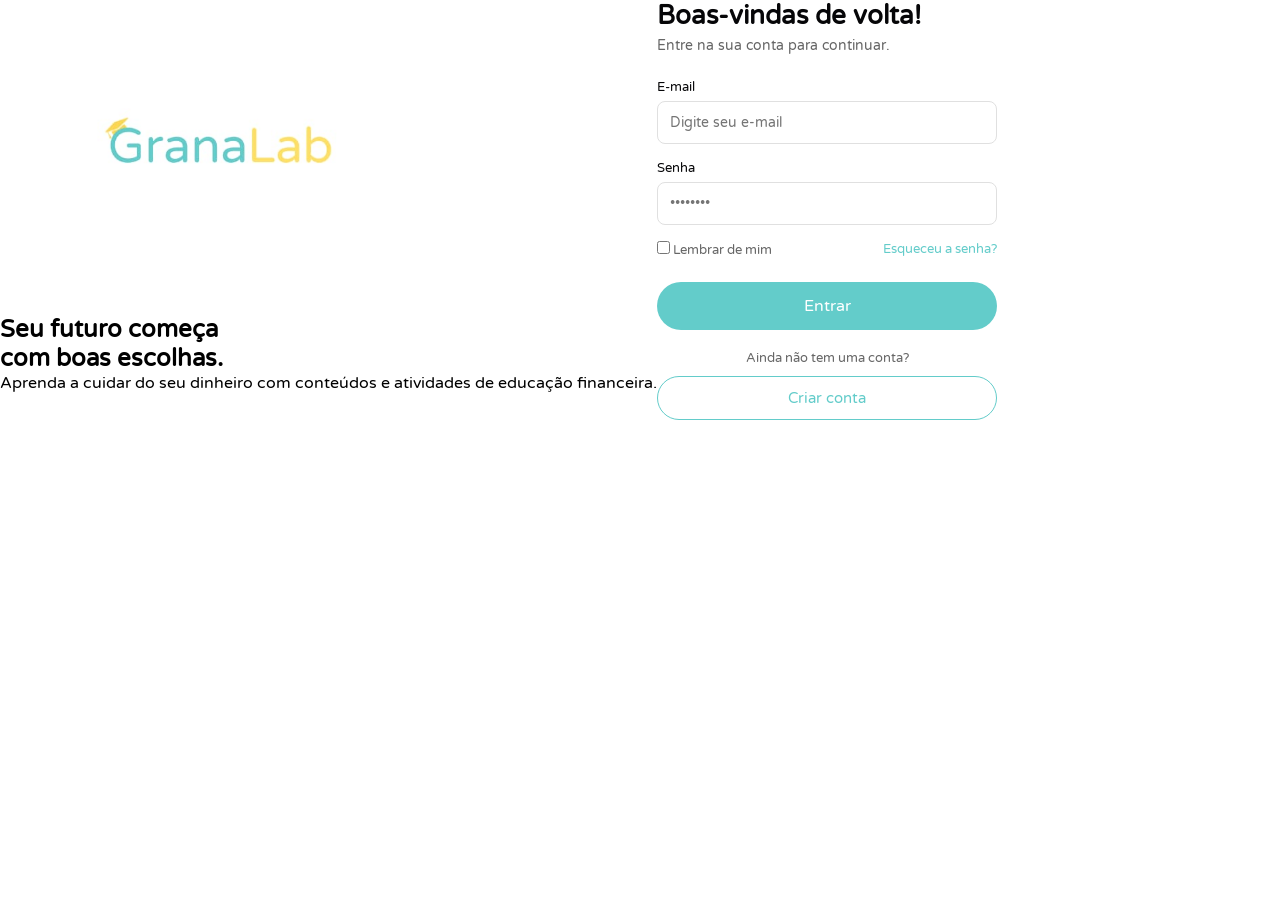
==== frontend/index.html @ e426f9c2 "telas iniciais de cadastro e login" ====
<!DOCTYPE html>
<html lang="pt-BR">
<head>
    <meta charset="UTF-8">
    <meta name="viewport" content="width=device-width, initial-scale=1.0">
    <title>GranaLab - Login</title>
    
    <!-- Fonte importada do Google Fonts-->
    <link rel="preconnect" href="https://fonts.googleapis.com">
    <link rel="preconnect" href="https://fonts.gstatic.com" crossorigin>
    <link href="https://fonts.googleapis.com/css2?family=Varela+Round&display=swap" rel="stylesheet">
    
    <link rel="stylesheet" href="resources/css/style.css">
</head>
<body>

    <div class="container">
       
        <div class="logo">
            <img src="resources/img/LogoGranaLab.png" alt="Logo GranaLab" class="logo-imagem">
            <h2>Seu futuro começa<br>com boas escolhas.</h2>
            <p>Aprenda a cuidar do seu dinheiro com conteúdos e atividades de educação financeira.</p>
        </div>

        <div class="login">
            
            <form class="caixa-login">
                <h2>Boas-vindas de volta!</h2>
                <p class="subtitulo">Entre na sua conta para continuar.</p>

                <div class="campo">
                    <label for="email">E-mail</label>
                    <input type="email" id="email" placeholder="Digite seu e-mail">
                </div>

                <div class="campo">
                    <label for="senha">Senha</label>
                    <input type="password" id="senha" placeholder="••••••••">
                </div>

                <div class="opcoes">
                    <label>
                        <input type="checkbox"> Lembrar de mim
                    </label>
                    <a href="#">Esqueceu a senha?</a>
                </div>

                <button type="submit" class="btn-entrar">Entrar</button>

                <p class="texto-cadastro">Ainda não tem uma conta?</p>
                
                <a href="pages/cadastro.html" class="btn-criar-conta">Criar conta</a>
            </form>

        </div>

    </div>

</body>
</html>
---- frontend/resources/css/style.css ----
* {
    margin: 0;
    padding: 0;
    box-sizing: border-box;
    font-family: 'Varela Round', sans-serif; /* Fonte oficial do projeto */
}

body {
    background-color: #FFFFFF;
}

.container {
    display: flex;
    height: 100vh; 
}


.lado-esquerdo {
    width: 50%;
    display: flex;
    flex-direction: column;
    justify-content: center;
    align-items: center;
    padding: 40px;
    text-align: center;
}

.logo-imagem{
    width: 420px;
    margin-bottom: 25px;
    height: auto;
}

.lado-esquerdo h2 {
    font-size: 32px;
    color: #060608; 
    margin-bottom: 15px;
    line-height: 1.3;
}

.lado-esquerdo p {
    font-size: 16px;
    color: #555555;
    max-width: 380px;
    line-height: 1.4;
}


.lado-direito {
    width: 50%;
    background-color: #F8F9FA; 
    display: flex;
    justify-content: center;
    align-items: center;
}

.caixa-login {
    width: 340px;
}

.caixa-login h2 {
    font-size: 26px;
    color: #060608; 
    margin-bottom: 6px;
}

.subtitulo {
    font-size: 14px;
    color: #666666;
    margin-bottom: 25px;
}


.campo {
    margin-bottom: 16px;
}

.campo label {
    display: block;
    font-size: 13px;
    color: #060608;
    margin-bottom: 6px;
}

.campo input {
    width: 100%;
    padding: 12px;
    border: 1px solid #E0E0E0;
    border-radius: 8px;
    font-size: 14px;
    outline: none;
}

.campo input:focus {
    border-color: #63CCCA; 
}

/* Opções de checkbox e esqueceu senha */
.opcoes {
    display: flex;
    justify-content: space-between;
    font-size: 13px;
    color: #666666;
    margin-bottom: 24px;
}

.opcoes a {
    color: #63CCCA; /* Ciano oficial */
    text-decoration: none;
}

.btn-entrar {
    width: 100%;
    padding: 14px;
    background-color: #63CCCA; /* Ciano oficial */
    color: #FFFFFF;
    border: none;
    border-radius: 25px;
    font-size: 16px;
    cursor: pointer;
    margin-bottom: 20px;
    transition: background 0.2s;
}

.btn-entrar:hover {
    background-color: #3DC48D;
}

.texto-cadastro {
    text-align: center;
    font-size: 13px;
    color: #666666;
    margin-bottom: 10px;
}

.btn-criar-conta {
    display: block;
    width: 100%;
    padding: 12px;
    text-align: center;
    border: 1.5px solid #63CCCA;
    color: #63CCCA;
    border-radius: 25px;
    text-decoration: none;
    font-size: 15px;
}
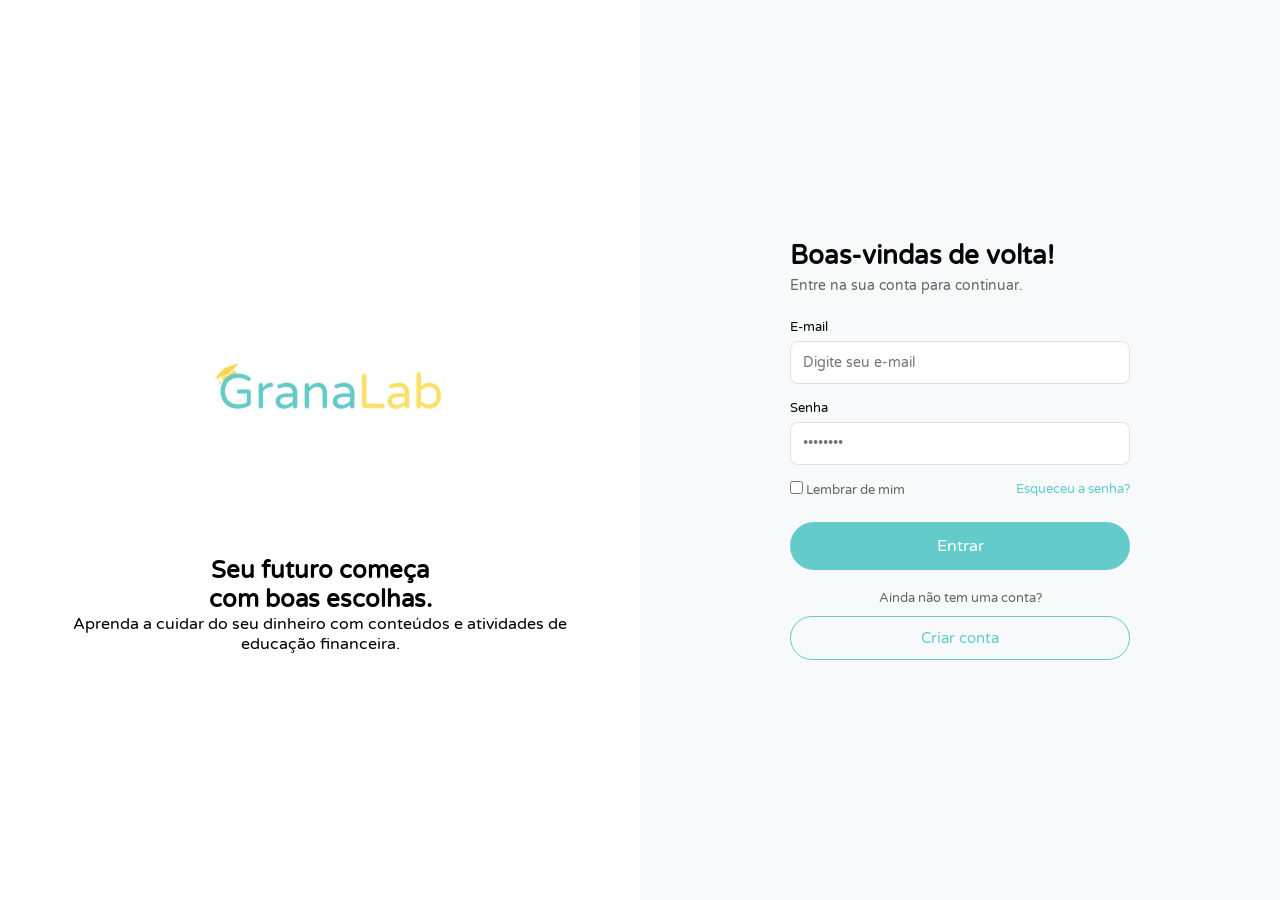
==== commit cc187d04: "Implementação da tarefa T008 a T021 de acordo com o arquivo TASKS001" ====
--- a/frontend/index.html
+++ b/frontend/index.html
@@ -4,57 +4,43 @@
     <meta charset="UTF-8">
     <meta name="viewport" content="width=device-width, initial-scale=1.0">
     <title>GranaLab - Login</title>
-    
-    <!-- Fonte importada do Google Fonts-->
     <link rel="preconnect" href="https://fonts.googleapis.com">
     <link rel="preconnect" href="https://fonts.gstatic.com" crossorigin>
     <link href="https://fonts.googleapis.com/css2?family=Varela+Round&display=swap" rel="stylesheet">
-    
     <link rel="stylesheet" href="resources/css/style.css">
 </head>
 <body>
-
     <div class="container">
-       
         <div class="logo">
             <img src="resources/img/LogoGranaLab.png" alt="Logo GranaLab" class="logo-imagem">
             <h2>Seu futuro começa<br>com boas escolhas.</h2>
             <p>Aprenda a cuidar do seu dinheiro com conteúdos e atividades de educação financeira.</p>
         </div>
-
         <div class="login">
-            
-            <form class="caixa-login">
+            <form class="caixa-login" id="form-login">
                 <h2>Boas-vindas de volta!</h2>
                 <p class="subtitulo">Entre na sua conta para continuar.</p>
-
                 <div class="campo">
                     <label for="email">E-mail</label>
-                    <input type="email" id="email" placeholder="Digite seu e-mail">
+                    <input type="email" id="email" placeholder="Digite seu e-mail" required>
                 </div>
-
                 <div class="campo">
                     <label for="senha">Senha</label>
-                    <input type="password" id="senha" placeholder="••••••••">
+                    <input type="password" id="senha" placeholder="••••••••" required>
                 </div>
-
+                <div id="mensagem-erro-login" style="color: #d32f2f; font-size: 13px; margin-bottom: 12px; display: none;"></div>
                 <div class="opcoes">
                     <label>
                         <input type="checkbox"> Lembrar de mim
                     </label>
                     <a href="#">Esqueceu a senha?</a>
                 </div>
-
-                <button type="submit" class="btn-entrar">Entrar</button>
-
+                <button type="submit" class="btn-entrar" id="btn-login">Entrar</button>
                 <p class="texto-cadastro">Ainda não tem uma conta?</p>
-                
                 <a href="pages/cadastro.html" class="btn-criar-conta">Criar conta</a>
             </form>
-
         </div>
-
     </div>
-
+    <script src="resources/app.js"></script>
 </body>
-</html>+</html>
--- a/frontend/resources/css/style.css
+++ b/frontend/resources/css/style.css
@@ -12,10 +12,11 @@
 .container {
     display: flex;
     height: 100vh; 
+    
 }
 
 
-.lado-esquerdo {
+.logo {
     width: 50%;
     display: flex;
     flex-direction: column;
@@ -46,7 +47,7 @@
 }
 
 
-.lado-direito {
+.login {
     width: 50%;
     background-color: #F8F9FA; 
     display: flex;
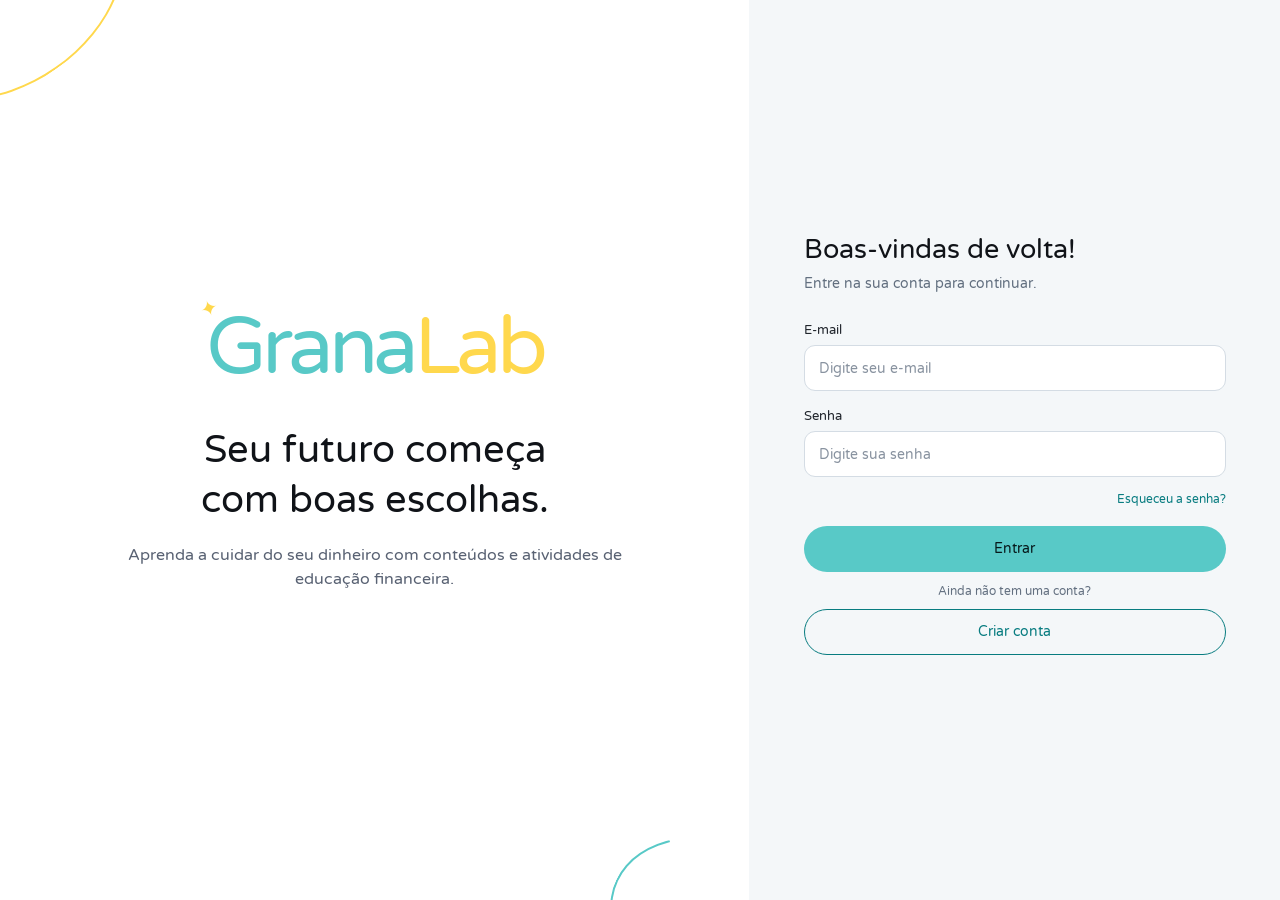
==== commit 56872fa7: "Implementação das tarefas do front-end" ====
--- a/frontend/index.html
+++ b/frontend/index.html
@@ -3,6 +3,7 @@
 <head>
     <meta charset="UTF-8">
     <meta name="viewport" content="width=device-width, initial-scale=1.0">
+    <meta name="theme-color" content="#ffffff">
     <title>GranaLab - Login</title>
     <link rel="preconnect" href="https://fonts.googleapis.com">
     <link rel="preconnect" href="https://fonts.gstatic.com" crossorigin>
@@ -10,37 +11,42 @@
     <link rel="stylesheet" href="resources/css/style.css">
 </head>
 <body>
-    <div class="container">
-        <div class="logo">
-            <img src="resources/img/LogoGranaLab.png" alt="Logo GranaLab" class="logo-imagem">
-            <h2>Seu futuro começa<br>com boas escolhas.</h2>
-            <p>Aprenda a cuidar do seu dinheiro com conteúdos e atividades de educação financeira.</p>
-        </div>
-        <div class="login">
-            <form class="caixa-login" id="form-login">
+    <main class="auth-layout">
+        <section class="brand-panel" aria-label="Sobre o GranaLab">
+            <a class="brand" href="index.html" aria-label="GranaLab - início">
+                <span class="brand-mark" aria-hidden="true">✦</span>
+                <span class="brand-grana">Grana</span><span class="brand-lab">Lab</span>
+            </a>
+            <div class="brand-copy">
+                <h1>Seu futuro começa<br>com boas escolhas.</h1>
+                <p>Aprenda a cuidar do seu dinheiro com conteúdos e atividades de educação financeira.</p>
+            </div>
+            <span class="decor decor-top" aria-hidden="true"></span>
+            <span class="decor decor-bottom" aria-hidden="true"></span>
+        </section>
+
+        <section class="form-panel">
+            <form class="auth-card" id="form-login" novalidate>
                 <h2>Boas-vindas de volta!</h2>
-                <p class="subtitulo">Entre na sua conta para continuar.</p>
-                <div class="campo">
+                <p class="subtitle">Entre na sua conta para continuar.</p>
+                <div class="field">
                     <label for="email">E-mail</label>
-                    <input type="email" id="email" placeholder="Digite seu e-mail" required>
+                    <input type="email" id="email" name="email" placeholder="Digite seu e-mail" maxlength="100" autocomplete="email" required>
                 </div>
-                <div class="campo">
+                <div class="field">
                     <label for="senha">Senha</label>
-                    <input type="password" id="senha" placeholder="••••••••" required>
+                    <input type="password" id="senha" name="senha" placeholder="Digite sua senha" maxlength="255" autocomplete="current-password" required>
                 </div>
-                <div id="mensagem-erro-login" style="color: #d32f2f; font-size: 13px; margin-bottom: 12px; display: none;"></div>
-                <div class="opcoes">
-                    <label>
-                        <input type="checkbox"> Lembrar de mim
-                    </label>
-                    <a href="#">Esqueceu a senha?</a>
+                <div id="mensagem-erro-login" class="form-message" role="alert" aria-live="polite" hidden></div>
+                <div class="form-links form-links-end">
+                    <a href="pages/recuperar-senha.html">Esqueceu a senha?</a>
                 </div>
-                <button type="submit" class="btn-entrar" id="btn-login">Entrar</button>
-                <p class="texto-cadastro">Ainda não tem uma conta?</p>
-                <a href="pages/cadastro.html" class="btn-criar-conta">Criar conta</a>
+                <button type="submit" class="button button-primary" id="btn-login">Entrar</button>
+                <p class="form-footnote">Ainda não tem uma conta?</p>
+                <a href="pages/cadastro.html" class="button button-outline">Criar conta</a>
             </form>
-        </div>
-    </div>
+        </section>
+    </main>
     <script src="resources/app.js"></script>
 </body>
 </html>
--- a/frontend/resources/css/style.css
+++ b/frontend/resources/css/style.css
@@ -1,147 +1,243 @@
-* {
+:root {
+    font-family: 'Varela Round', sans-serif;
+    color: #101318;
+    background: #ffffff;
+    font-synthesis: none;
+    text-rendering: optimizeLegibility;
+    --teal: #58c9c7;
+    --teal-dark: #087c80;
+    --yellow: #ffd84d;
+    --muted: #637080;
+    --line: #d4dce4;
+    --panel: #f4f7f9;
+}
+
+* { box-sizing: border-box; }
+
+body {
+    min-width: 320px;
+    min-height: 100vh;
     margin: 0;
-    padding: 0;
-    box-sizing: border-box;
-    font-family: 'Varela Round', sans-serif; /* Fonte oficial do projeto */
-}
-
-body {
-    background-color: #FFFFFF;
-}
-
-.container {
-    display: flex;
-    height: 100vh; 
-    
-}
-
-
-.logo {
-    width: 50%;
-    display: flex;
+    background: #fff;
+}
+
+button, input, select { font: inherit; }
+a { color: var(--teal-dark); }
+
+.auth-layout {
+    display: grid;
+    grid-template-columns: minmax(0, 1.2fr) minmax(420px, .85fr);
+    min-height: 100vh;
+}
+
+.brand-panel {
+    position: relative;
+    display: flex;
+    min-height: 100vh;
     flex-direction: column;
+    align-items: center;
     justify-content: center;
+    overflow: hidden;
+    padding: 56px;
+    text-align: center;
+    background: #fff;
+}
+
+.brand {
+    position: relative;
+    display: inline-flex;
+    align-items: baseline;
+    margin-bottom: 38px;
+    color: inherit;
+    font-size: clamp(52px, 6.3vw, 90px);
+    letter-spacing: -5px;
+    line-height: 1;
+    text-decoration: none;
+}
+
+.brand-grana { color: var(--teal); }
+.brand-lab { color: var(--yellow); }
+.brand-mark {
+    position: absolute;
+    top: -9px;
+    left: -5px;
+    color: var(--yellow);
+    font-size: 21px;
+    transform: rotate(-18deg);
+}
+
+.brand-copy { max-width: 570px; }
+.brand-copy h1 {
+    margin: 0 0 18px;
+    font-size: clamp(28px, 3vw, 40px);
+    font-weight: 400;
+    line-height: 1.28;
+}
+.brand-copy p {
+    max-width: 520px;
+    margin: 0 auto;
+    color: #596273;
+    font-size: 16px;
+    line-height: 1.55;
+}
+
+.decor {
+    position: absolute;
+    width: 260px;
+    height: 180px;
+    pointer-events: none;
+    border: 2px solid transparent;
+    border-radius: 50%;
+}
+.decor-top {
+    top: -95px;
+    left: -125px;
+    border-color: var(--yellow) transparent transparent transparent;
+    transform: rotate(145deg);
+}
+.decor-bottom {
+    right: -115px;
+    bottom: -125px;
+    border-color: transparent transparent #8b4dff #58c9c7;
+    transform: rotate(25deg);
+}
+
+.form-panel {
+    display: flex;
     align-items: center;
-    padding: 40px;
-    text-align: center;
-}
-
-.logo-imagem{
-    width: 420px;
-    margin-bottom: 25px;
-    height: auto;
-}
-
-.lado-esquerdo h2 {
-    font-size: 32px;
-    color: #060608; 
-    margin-bottom: 15px;
-    line-height: 1.3;
-}
-
-.lado-esquerdo p {
-    font-size: 16px;
-    color: #555555;
-    max-width: 380px;
-    line-height: 1.4;
-}
-
-
-.login {
-    width: 50%;
-    background-color: #F8F9FA; 
-    display: flex;
     justify-content: center;
-    align-items: center;
-}
-
-.caixa-login {
-    width: 340px;
-}
-
-.caixa-login h2 {
-    font-size: 26px;
-    color: #060608; 
-    margin-bottom: 6px;
-}
-
-.subtitulo {
+    min-height: 100vh;
+    padding: 48px;
+    background: var(--panel);
+}
+.form-panel-scroll { align-items: flex-start; }
+.standalone-panel { min-height: 100vh; }
+.auth-card {
+    width: min(100%, 430px);
+    padding: 4px;
+}
+.auth-card-wide { width: min(100%, 470px); }
+.auth-card h2 {
+    margin: 0 0 7px;
+    font-size: 27px;
+    font-weight: 400;
+    line-height: 1.25;
+}
+.subtitle {
+    margin: 0 0 28px;
+    color: var(--muted);
     font-size: 14px;
-    color: #666666;
-    margin-bottom: 25px;
-}
-
-
-.campo {
-    margin-bottom: 16px;
-}
-
-.campo label {
+    line-height: 1.5;
+}
+
+.field { margin-bottom: 17px; }
+.field label, .profile-choice legend {
     display: block;
+    margin-bottom: 7px;
+    color: #20252c;
     font-size: 13px;
-    color: #060608;
-    margin-bottom: 6px;
-}
-
-.campo input {
-    width: 100%;
-    padding: 12px;
-    border: 1px solid #E0E0E0;
-    border-radius: 8px;
-    font-size: 14px;
-    outline: none;
-}
-
-.campo input:focus {
-    border-color: #63CCCA; 
-}
-
-/* Opções de checkbox e esqueceu senha */
-.opcoes {
-    display: flex;
-    justify-content: space-between;
-    font-size: 13px;
-    color: #666666;
-    margin-bottom: 24px;
-}
-
-.opcoes a {
-    color: #63CCCA; /* Ciano oficial */
-    text-decoration: none;
-}
-
-.btn-entrar {
-    width: 100%;
-    padding: 14px;
-    background-color: #63CCCA; /* Ciano oficial */
-    color: #FFFFFF;
-    border: none;
-    border-radius: 25px;
-    font-size: 16px;
-    cursor: pointer;
-    margin-bottom: 20px;
-    transition: background 0.2s;
-}
-
-.btn-entrar:hover {
-    background-color: #3DC48D;
-}
-
-.texto-cadastro {
-    text-align: center;
-    font-size: 13px;
-    color: #666666;
-    margin-bottom: 10px;
-}
-
-.btn-criar-conta {
+}
+.field input, .field select {
     display: block;
     width: 100%;
-    padding: 12px;
+    min-height: 46px;
+    padding: 11px 14px;
+    border: 1px solid var(--line);
+    border-radius: 11px;
+    outline: none;
+    background: #fff;
+    color: #15191f;
+    font-size: 14px;
+    transition: border-color .15s ease, box-shadow .15s ease;
+}
+.field input::placeholder { color: #8993a0; }
+.field input:focus, .field select:focus {
+    border-color: var(--teal);
+    box-shadow: 0 0 0 3px rgb(88 201 199 / 18%);
+}
+.field input[aria-invalid="true"], .field select[aria-invalid="true"] { border-color: #c62828; }
+.field-hint, .optional { color: var(--muted); font-size: 12px; }
+.field-hint { display: block; margin-top: 6px; }
+
+.profile-choice {
+    display: flex;
+    gap: 20px;
+    margin: 0 0 17px;
+    padding: 0;
+    border: 0;
+}
+.profile-choice legend { float: left; width: 100%; }
+.choice-option { display: inline-flex; align-items: center; gap: 7px; font-size: 14px; cursor: pointer; }
+.choice-option input { accent-color: var(--teal-dark); }
+.profile-fields[hidden] { display: none; }
+
+.form-links { display: flex; margin: -2px 0 20px; font-size: 12px; }
+.form-links-end { justify-content: flex-end; }
+.form-links a, .text-link { color: var(--teal-dark); text-decoration: none; }
+.form-links a:hover, .text-link:hover { text-decoration: underline; }
+.button {
+    display: flex;
+    width: 100%;
+    min-height: 46px;
+    align-items: center;
+    justify-content: center;
+    margin: 0 0 12px;
+    padding: 11px 18px;
+    border: 1.5px solid transparent;
+    border-radius: 999px;
+    cursor: pointer;
+    font-size: 14px;
+    line-height: 1.3;
     text-align: center;
-    border: 1.5px solid #63CCCA;
-    color: #63CCCA;
-    border-radius: 25px;
     text-decoration: none;
-    font-size: 15px;
-}+    transition: background-color .15s ease, border-color .15s ease, transform .15s ease;
+}
+.button:hover { transform: translateY(-1px); }
+.button:disabled { cursor: wait; opacity: .65; transform: none; }
+.button-primary { background: var(--teal); color: #07191b; }
+.button-primary:hover { background: #45bebb; }
+.button-outline { border-color: var(--teal-dark); background: transparent; color: var(--teal-dark); }
+.button-outline:hover { background: rgb(88 201 199 / 9%); }
+.form-footnote { margin: 12px 0 11px; color: var(--muted); font-size: 12px; text-align: center; }
+.text-link { display: block; font-size: 13px; text-align: center; }
+.form-message {
+    margin: 0 0 16px;
+    padding: 11px 13px;
+    border: 1px solid #efb9b9;
+    border-radius: 9px;
+    background: #fff2f2;
+    color: #9e2020;
+    font-size: 13px;
+    line-height: 1.45;
+}
+.form-message[data-kind="success"] { border-color: #a6d8c3; background: #effaf4; color: #17633d; }
+.form-message[hidden] { display: none; }
+
+@media (max-width: 900px) {
+    .auth-layout { grid-template-columns: minmax(0, .85fr) minmax(390px, 1fr); }
+    .brand-panel { padding: 36px 24px; }
+    .form-panel { padding: 36px 28px; }
+    .brand { font-size: clamp(48px, 7vw, 68px); }
+    .brand-copy h1 { font-size: 29px; }
+}
+
+@media (max-width: 680px) {
+    .auth-layout { display: flex; flex-direction: column; }
+    .brand-panel { min-height: auto; flex: 0 0 auto; padding: 38px 24px 28px; }
+    .brand { margin-bottom: 17px; font-size: 49px; letter-spacing: -3px; }
+    .brand-mark { top: -6px; font-size: 15px; }
+    .brand-copy h1 { margin-bottom: 8px; font-size: 23px; }
+    .brand-copy p { max-width: 360px; font-size: 12px; }
+    .decor { width: 145px; height: 95px; }
+    .decor-top { top: -65px; left: -75px; }
+    .decor-bottom { right: -70px; bottom: -70px; }
+    .form-panel { min-height: auto; flex: 1; align-items: flex-start; padding: 27px 22px 38px; border-radius: 22px 22px 0 0; }
+    .auth-card { width: min(100%, 430px); margin: 0 auto; }
+    .auth-card h2 { font-size: 23px; }
+    .subtitle { margin-bottom: 22px; font-size: 13px; }
+    .form-panel-scroll { align-items: flex-start; }
+}
+
+@media (prefers-reduced-motion: reduce) {
+    *, *::before, *::after { scroll-behavior: auto !important; transition-duration: .01ms !important; }
+}
